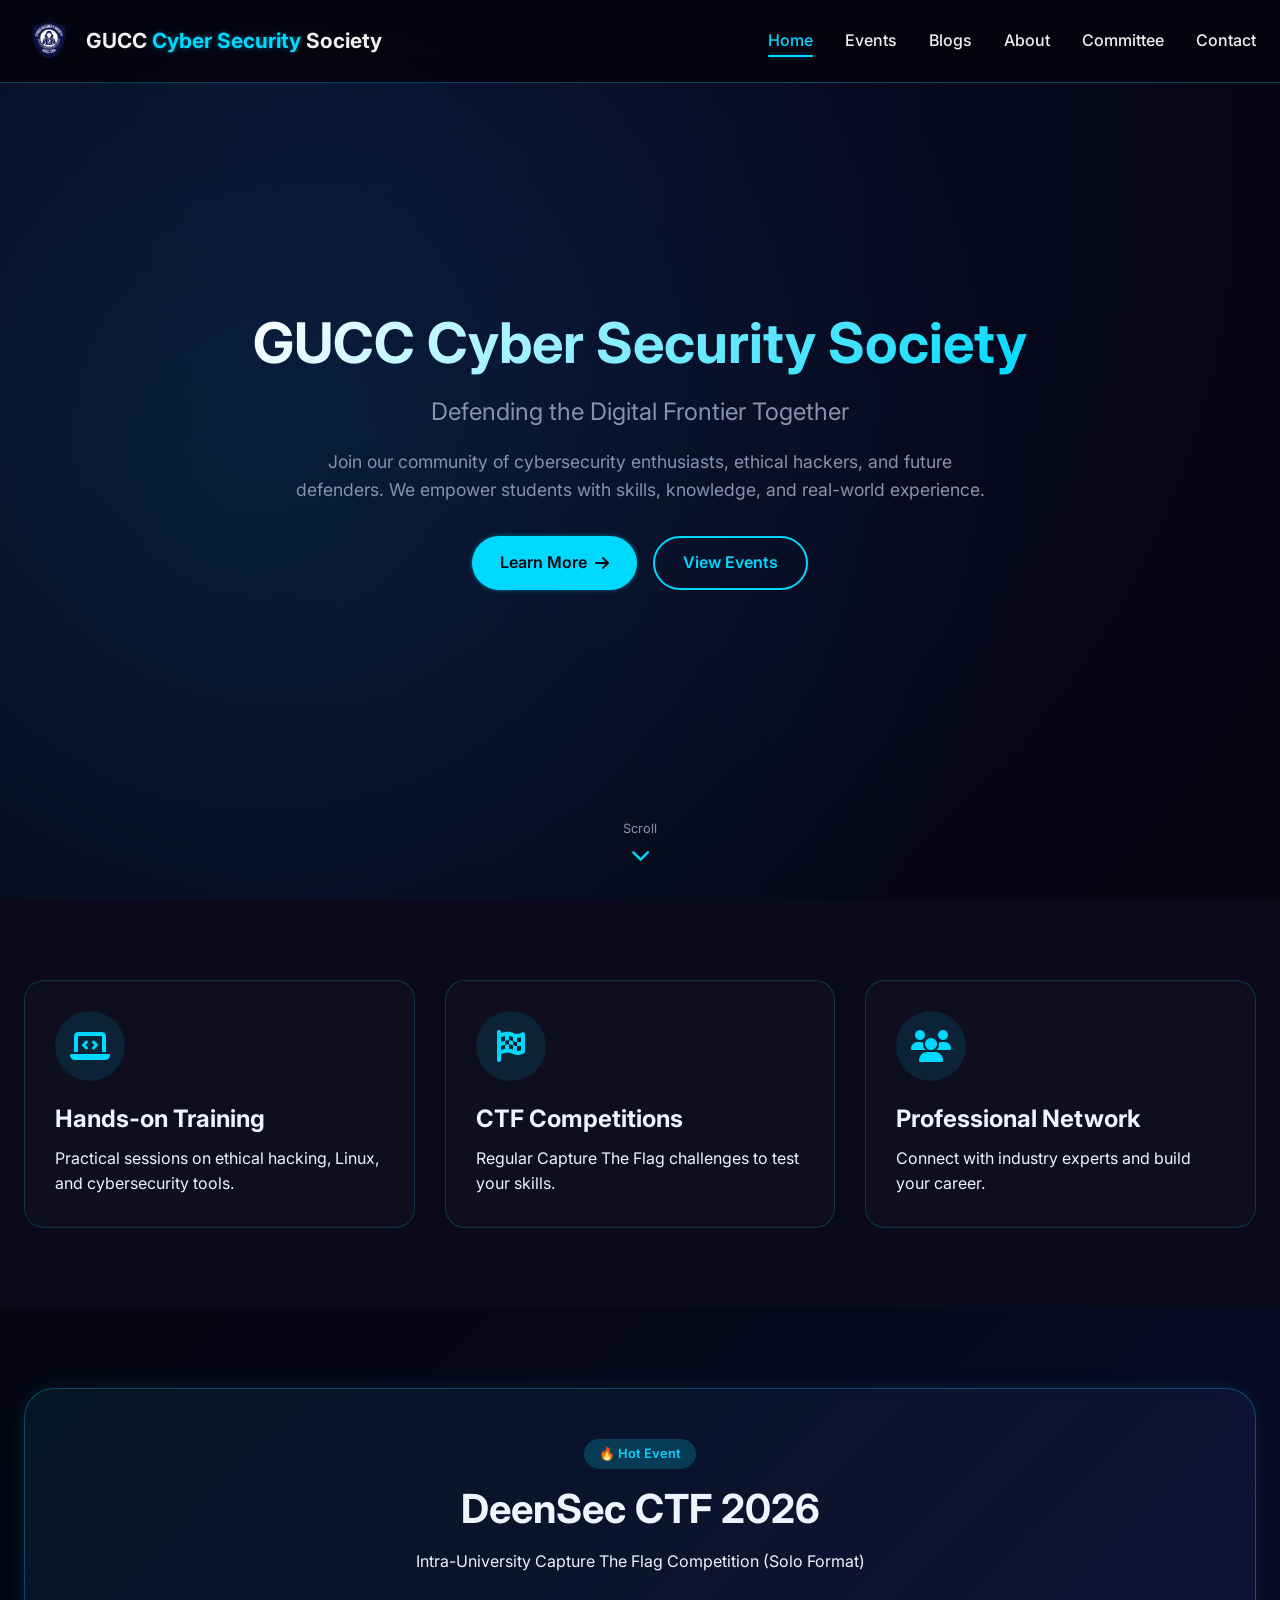
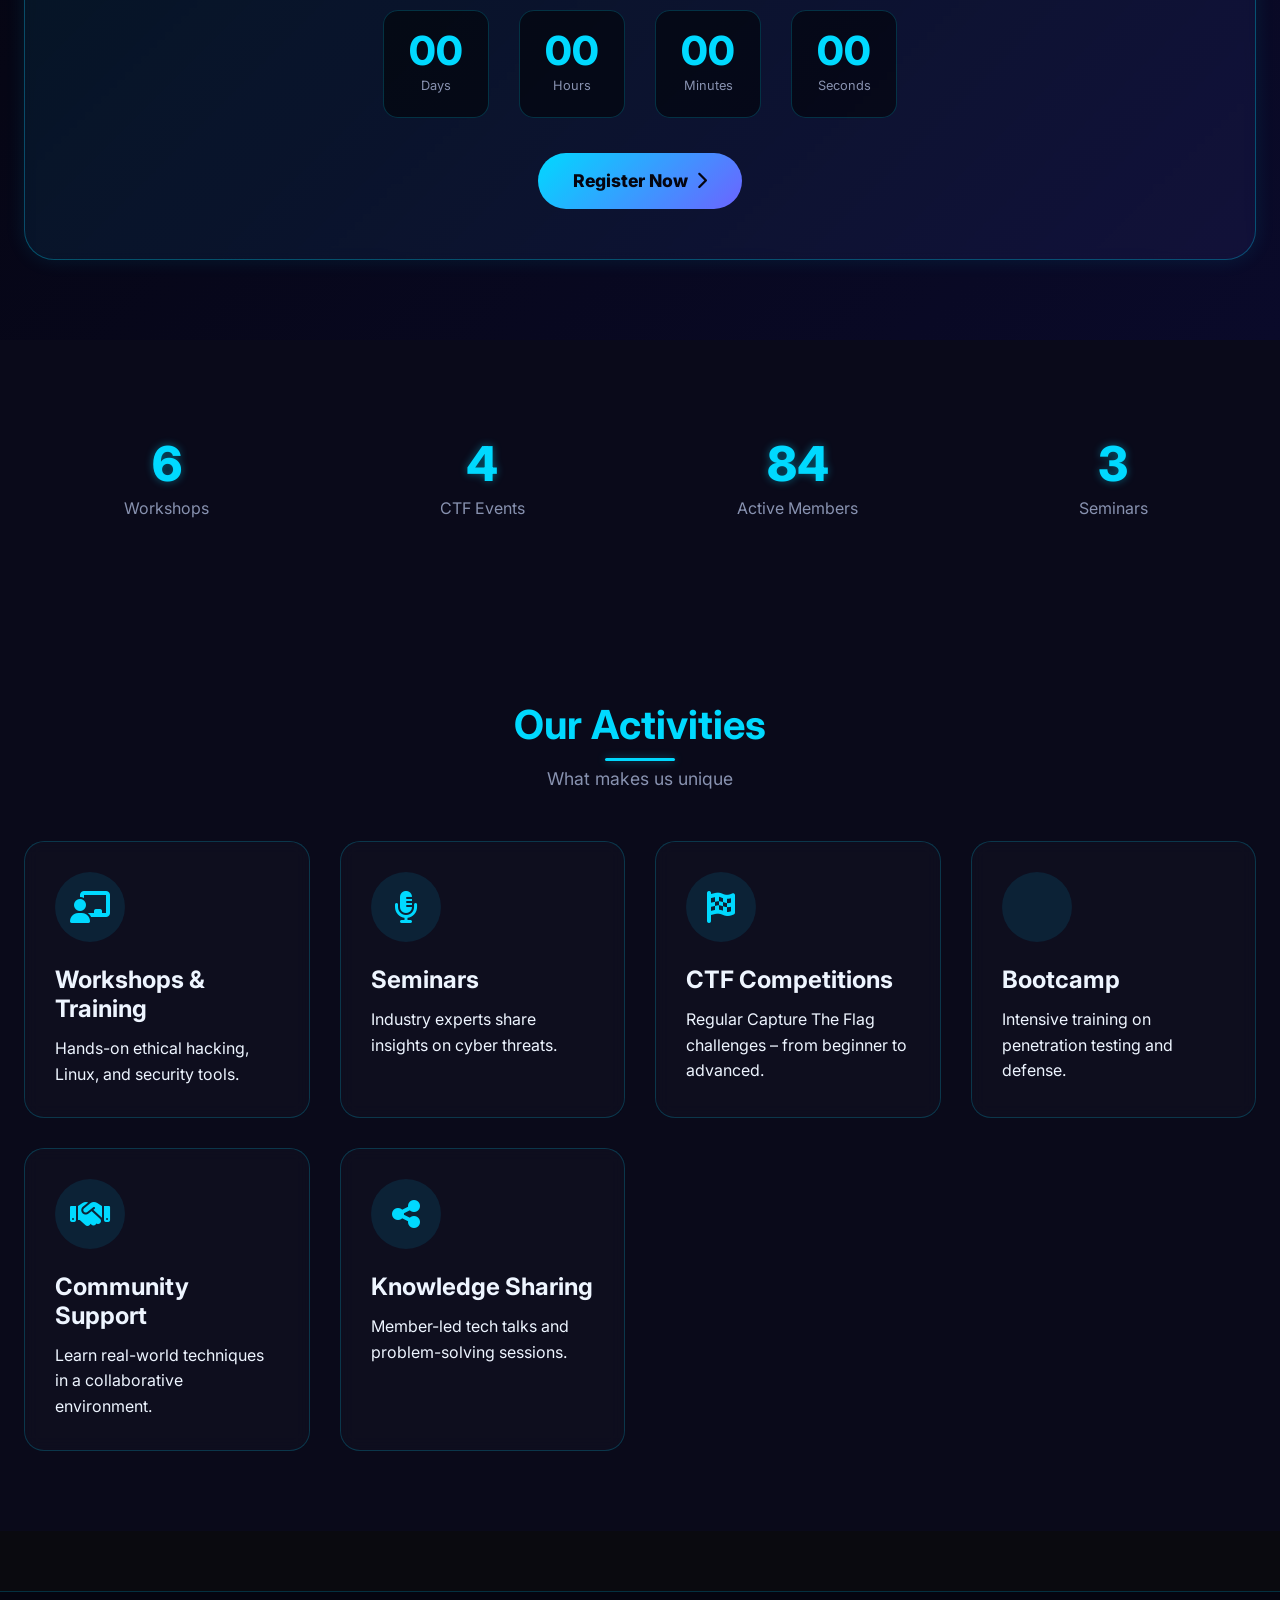
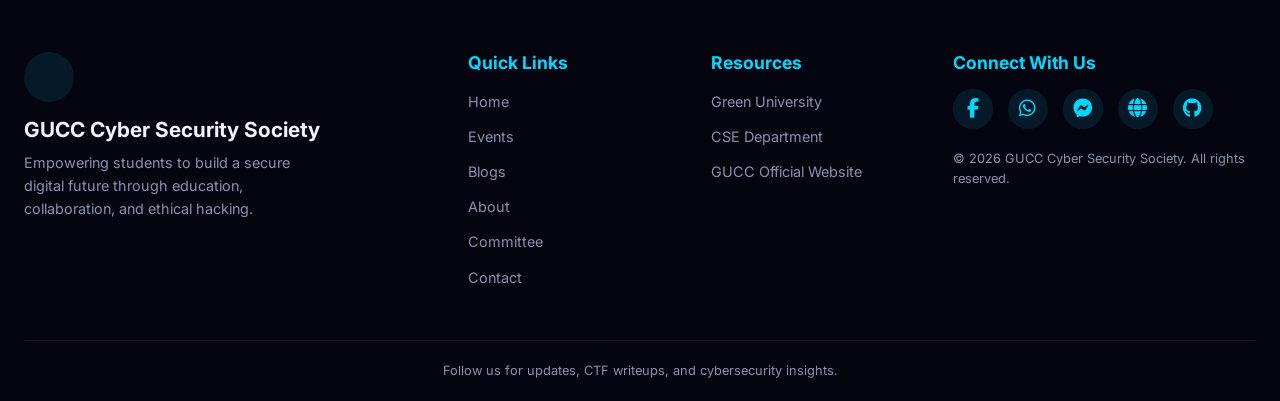
==== index.html @ 8acc8145 "Add files via upload" ====
<!DOCTYPE html>
<html lang="en">
<head>
    <meta charset="UTF-8">
    <meta name="viewport" content="width=device-width, initial-scale=1.0, viewport-fit=cover">
    <meta name="description" content="GUCC Cyber Security Society – Home of cybersecurity enthusiasts at Green University. Join us for workshops, CTFs, and community.">
    <meta name="keywords" content="GUCC, cyber security, ethical hacking, CTF, Green University">
    <meta name="author" content="GUCC Cyber Security Society">
    <title>GUCC Cyber Security Society | Home</title>
    <link rel="stylesheet" href="style.css">
    <link rel="stylesheet" href="https://cdnjs.cloudflare.com/ajax/libs/font-awesome/6.5.1/css/all.min.css">
    <link href="https://fonts.googleapis.com/css2?family=Inter:opsz,wght@14..32,300;400;500;600;700;800&display=swap" rel="stylesheet">
</head>
<body id="index">

    <!-- ==================== DYNAMIC COMPONENT PLACEHOLDERS ==================== -->
    <div id="navbar-placeholder"></div>
    <div id="page-header-placeholder" style="display: none;"></div> <!-- Hidden on homepage -->
    <div id="event-banner-placeholder" style="display: none;"></div> <!-- Hidden on homepage -->

    <!-- ==================== HERO SECTION ==================== -->
    <section class="hero">
        <div class="hero-overlay"></div>
        <div class="hero-content">
            <h1 class="hero-title">GUCC Cyber Security Society</h1>
            <p class="hero-subtitle">Defending the Digital Frontier Together</p>
            <p class="hero-description">Join our community of cybersecurity enthusiasts, ethical hackers, and future defenders. We empower students with skills, knowledge, and real-world experience.</p>
            <div class="hero-buttons">
                <a href="about.html" class="btn btn-primary">Learn More <i class="fas fa-arrow-right"></i></a>
                <a href="events.html" class="btn btn-outline">View Events</a>
            </div>
        </div>
        <div class="hero-scroll">
            <span>Scroll</span>
            <i class="fas fa-chevron-down"></i>
        </div>
    </section>

    <!-- ==================== FEATURES SECTION (Dynamic) ==================== -->
    <section class="features">
        <div class="container">
            <div class="features-grid" id="featuresGrid"></div>
        </div>
    </section>

    <!-- ==================== COUNTDOWN PROMO SECTION ==================== -->
    <section class="ctf-promo">
        <div class="container">
            <div class="ctf-promo-card">
                <span class="ctf-badge">🔥 Hot Event</span>
                <h2>DeenSec CTF 2026</h2>
                <p>Intra-University Capture The Flag Competition (Solo Format)</p>
                <div class="countdown-wrapper">
                    <div class="countdown-item"><span class="countdown-number" id="days">00</span><span class="countdown-label">Days</span></div>
                    <div class="countdown-item"><span class="countdown-number" id="hours">00</span><span class="countdown-label">Hours</span></div>
                    <div class="countdown-item"><span class="countdown-number" id="minutes">00</span><span class="countdown-label">Minutes</span></div>
                    <div class="countdown-item"><span class="countdown-number" id="seconds">00</span><span class="countdown-label">Seconds</span></div>
                </div>
                <a href="contact.html" class="btn btn-register">Register Now <i class="fas fa-chevron-right"></i></a>
            </div>
        </div>
    </section>

    <!-- ==================== STATS SECTION (Dynamic) ==================== -->
    <section class="stats">
        <div class="container">
            <div class="stats-grid" id="statsGrid"></div>
        </div>
    </section>

    <!-- ==================== ACTIVITIES SECTION (Dynamic) ==================== -->
    <section class="activities">
        <div class="container">
            <div class="section-header">
                <h2>Our Activities</h2>
                <p>What makes us unique</p>
            </div>
            <div class="activities-grid" id="activitiesGrid"></div>
        </div>
    </section>

    <!-- ==================== FOOTER PLACEHOLDER ==================== -->
    <div id="footer-placeholder"></div>

    <!-- Scripts -->
    <script src="data.js"></script>
    <script src="script.js"></script>
</body>
</html>
---- style.css ----
/* ==================== GOOGLE FONTS & RESET ==================== */
@import url('https://fonts.googleapis.com/css2?family=Inter:opsz,wght@14..32,300;14..32,400;14..32,500;14..32,600;14..32,700;14..32,800&display=swap');

* {
    margin: 0;
    padding: 0;
    box-sizing: border-box;
}

body {
    font-family: 'Inter', sans-serif;
    background: #0a0a0f;
    color: #eef5ff;
    line-height: 1.6;
    overflow-x: hidden;
    position: relative;
}

/* ==================== HACKER GRID BACKGROUND ==================== */
body::before {
    content: "";
    position: fixed;
    top: 0;
    left: 0;
    width: 100%;
    height: 100%;
    background-image: 
        linear-gradient(rgba(0, 217, 255, 0.03) 1px, transparent 1px),
        linear-gradient(90deg, rgba(0, 217, 255, 0.03) 1px, transparent 1px);
    background-size: 40px 40px;
    pointer-events: none;
    z-index: -2;
}

/* Scanline effect */
body::after {
    content: "";
    position: fixed;
    top: 0;
    left: 0;
    width: 100%;
    height: 100%;
    background: repeating-linear-gradient(
        0deg,
        rgba(0, 0, 0, 0.15) 0px,
        rgba(0, 0, 0, 0.15) 2px,
        transparent 2px,
        transparent 6px
    );
    pointer-events: none;
    z-index: -1;
}

.container {
    max-width: 1280px;
    margin: 0 auto;
    padding: 0 24px;
}

/* ==================== CSS VARIABLES ==================== */
:root {
    --primary: #00d9ff;
    --primary-dark: #0099cc;
    --primary-glow: rgba(0, 217, 255, 0.4);
    --secondary: #6c63ff;
    --dark: #0a0a1a;
    --darker: #050510;
    --light: #f0f0f0;
    --gray: #8892b0;
    --card-bg: rgba(17, 17, 34, 0.7);
    --card-border: rgba(0, 217, 255, 0.2);
    --transition: all 0.3s ease;
    --shadow: 0 10px 30px -15px rgba(0, 0, 0, 0.5);
    --border-glow: 0 0 15px rgba(0, 217, 255, 0.2);
    --glitch-offset: 2px;
}

/* ==================== TYPOGRAPHY ==================== */
h1, h2, h3, h4 {
    font-weight: 700;
    line-height: 1.2;
}

h1 {
    font-size: 3.5rem;
}

h2 {
    font-size: 2.5rem;
    margin-bottom: 1rem;
}

h3 {
    font-size: 1.5rem;
    margin-bottom: 0.75rem;
}

.section-header {
    text-align: center;
    margin-bottom: 3rem;
}

.section-header h2 {
    color: var(--primary);
    position: relative;
    display: inline-block;
}

.section-header h2::after {
    content: '';
    position: absolute;
    bottom: -12px;
    left: 50%;
    transform: translateX(-50%);
    width: 70px;
    height: 3px;
    background: var(--primary);
    border-radius: 2px;
    box-shadow: 0 0 8px var(--primary-glow);
}

.section-header p {
    color: var(--gray);
    font-size: 1.1rem;
    max-width: 700px;
    margin: 0 auto;
}

/* ==================== GLITCH TEXT EFFECT ==================== */
.glitch-text {
    position: relative;
    animation: glitch-skew 3s infinite linear alternate-reverse;
}

.glitch-text .glitch-layer {
    position: absolute;
    top: 0;
    left: 0;
    width: 100%;
    height: 100%;
    opacity: 0.8;
}

.glitch-text .glitch-layer:nth-child(1) {
    color: var(--primary);
    z-index: -1;
    clip-path: polygon(0% 0%, 100% 0%, 100% 45%, 0% 45%);
    transform: translate(-2px, -2px);
    animation: glitch-shift 2s infinite;
}

.glitch-text .glitch-layer:nth-child(2) {
    color: #ff00c1;
    z-index: -2;
    clip-path: polygon(0% 55%, 100% 55%, 100% 100%, 0% 100%);
    transform: translate(2px, 2px);
    animation: glitch-shift 2.5s infinite reverse;
}

@keyframes glitch-skew {
    0% { transform: skew(0deg); }
    20% { transform: skew(0deg); }
    21% { transform: skew(1deg); }
    22% { transform: skew(0deg); }
    100% { transform: skew(0deg); }
}

@keyframes glitch-shift {
    0% { transform: translate(0); }
    20% { transform: translate(-2px, 2px); }
    40% { transform: translate(2px, -2px); }
    60% { transform: translate(-1px, 1px); }
    80% { transform: translate(1px, -1px); }
    100% { transform: translate(0); }
}

/* ==================== BUTTONS ==================== */
.btn {
    display: inline-flex;
    align-items: center;
    gap: 8px;
    padding: 12px 28px;
    border-radius: 40px;
    text-decoration: none;
    font-weight: 600;
    transition: var(--transition);
    cursor: pointer;
    border: none;
    font-size: 1rem;
    background: transparent;
}

.btn-primary {
    background: var(--primary);
    color: var(--darker);
    box-shadow: 0 0 5px var(--primary-glow);
}

.btn-primary:hover {
    background: var(--primary-dark);
    transform: translateY(-3px);
    box-shadow: 0 10px 20px rgba(0, 217, 255, 0.4);
}

.btn-outline {
    border: 2px solid var(--primary);
    background: transparent;
    color: var(--primary);
}

.btn-outline:hover {
    background: var(--primary);
    color: var(--darker);
    transform: translateY(-3px);
    box-shadow: 0 0 10px var(--primary-glow);
}

.btn-register {
    background: linear-gradient(135deg, var(--primary), var(--secondary));
    color: var(--darker);
    padding: 14px 35px;
    font-size: 1.1rem;
    font-weight: 800;
}

.btn-register:hover {
    transform: translateY(-3px);
    box-shadow: 0 0 20px var(--primary-glow);
}

.btn-glow {
    background: linear-gradient(135deg, var(--primary), var(--secondary));
    color: var(--darker);
    border: none;
    box-shadow: 0 0 10px var(--primary-glow);
}

.btn-glow:hover {
    transform: translateY(-2px);
    box-shadow: 0 0 20px var(--primary-glow);
}

/* ==================== NAVBAR ==================== */
.navbar {
    position: fixed;
    top: 0;
    width: 100%;
    background: rgba(5, 5, 16, 0.95);
    backdrop-filter: blur(12px);
    z-index: 1000;
    border-bottom: 1px solid rgba(0, 217, 255, 0.3);
    transition: var(--transition);
}

.nav-container {
    max-width: 1280px;
    margin: 0 auto;
    padding: 1rem 24px;
    display: flex;
    justify-content: space-between;
    align-items: center;
}

.logo {
    display: flex;
    align-items: center;
    gap: 12px;
}

.logo-img {
    height: 50px;
    width: auto;
}

.logo-text {
    font-size: 1.3rem;
    font-weight: 700;
    color: var(--light);
}

.logo-highlight {
    color: var(--primary);
    text-shadow: 0 0 5px var(--primary-glow);
}

.nav-menu {
    display: flex;
    gap: 2rem;
    list-style: none;
}

.nav-link {
    color: var(--light);
    text-decoration: none;
    font-weight: 500;
    transition: var(--transition);
    position: relative;
    padding: 5px 0;
}

.nav-link:hover {
    color: var(--primary);
    text-shadow: 0 0 5px var(--primary-glow);
}

.nav-link.active {
    color: var(--primary);
}

.nav-link.active::after {
    content: '';
    position: absolute;
    bottom: -2px;
    left: 0;
    width: 100%;
    height: 2px;
    background: var(--primary);
    box-shadow: 0 0 5px var(--primary-glow);
    border-radius: 2px;
}

.nav-toggle {
    display: none;
    background: none;
    border: none;
    font-size: 1.5rem;
    cursor: pointer;
    color: var(--light);
    transition: var(--transition);
}

.nav-toggle:hover {
    color: var(--primary);
}

/* ==================== PAGE HEADER ==================== */
.page-header {
    padding: 140px 0 70px;
    background: radial-gradient(circle at 20% 30%, rgba(0, 217, 255, 0.08), transparent 70%);
    text-align: center;
    border-bottom: 1px solid rgba(0, 217, 255, 0.2);
    position: relative;
}

.page-header-content {
    position: relative;
}

.header-decor {
    position: absolute;
    top: 0;
    font-size: 1rem;
    font-family: monospace;
    color: var(--primary);
    opacity: 0.6;
}

.header-decor.left {
    left: 0;
    top: -20px;
}

.header-decor.right {
    right: 0;
    bottom: -20px;
    top: auto;
}

.bracket {
    color: var(--primary);
}

.tag {
    color: var(--gray);
}

.title-underline {
    width: 100px;
    height: 3px;
    background: var(--primary);
    margin: 20px auto;
    border-radius: 2px;
    box-shadow: 0 0 10px var(--primary-glow);
    animation: pulse-width 2s infinite;
}

@keyframes pulse-width {
    0%, 100% { width: 100px; opacity: 0.6; }
    50% { width: 140px; opacity: 1; }
}

.page-subtitle {
    color: var(--gray);
    font-size: 1.1rem;
    max-width: 650px;
    margin: 0 auto;
}

/* ==================== EVENT BANNER ==================== */
.event-banner {
    margin-top: 30px;
    padding: 20px 0;
    background: rgba(0, 217, 255, 0.03);
    border-bottom: 1px solid rgba(0, 217, 255, 0.2);
}

.banner-content {
    display: flex;
    align-items: center;
    justify-content: space-between;
    flex-wrap: wrap;
    gap: 20px;
    background: var(--card-bg);
    backdrop-filter: blur(10px);
    border-radius: 20px;
    padding: 25px 30px;
    border: 1px solid var(--card-border);
    transition: var(--transition);
}

.banner-content:hover {
    border-color: var(--primary);
    box-shadow: 0 0 20px rgba(0, 217, 255, 0.2);
}

.banner-status {
    display: flex;
    align-items: center;
    gap: 10px;
    background: rgba(0, 0, 0, 0.5);
    padding: 6px 16px;
    border-radius: 30px;
    border: 1px solid var(--primary);
}

.status-dot {
    width: 10px;
    height: 10px;
    background: var(--primary);
    border-radius: 50%;
    animation: pulse-dot 1.5s infinite;
    box-shadow: 0 0 5px var(--primary);
}

@keyframes pulse-dot {
    0%, 100% { opacity: 0.4; transform: scale(0.8); }
    50% { opacity: 1; transform: scale(1.2); }
}

.status-text {
    font-weight: 600;
    color: var(--primary);
    text-transform: uppercase;
    font-size: 0.8rem;
}

.banner-event-info h2 {
    margin: 0 0 8px 0;
    font-size: 1.6rem;
}

.banner-meta {
    display: flex;
    gap: 20px;
    font-size: 0.9rem;
    color: var(--gray);
}

.banner-meta i {
    color: var(--primary);
    margin-right: 5px;
}

/* ==================== HERO SECTION (homepage) ==================== */
.hero {
    min-height: 100vh;
    display: flex;
    flex-direction: column;
    justify-content: center;
    align-items: center;
    position: relative;
    background: radial-gradient(circle at 30% 20%, #0a0a2a, var(--darker));
    overflow: hidden;
}

.hero-overlay {
    position: absolute;
    top: 0;
    left: 0;
    width: 100%;
    height: 100%;
    background: radial-gradient(circle at 20% 50%, rgba(0,217,255,0.1) 0%, transparent 70%);
}

.hero-content {
    text-align: center;
    z-index: 2;
    max-width: 850px;
    padding: 0 20px;
}

.hero-title {
    font-size: 3.5rem;
    background: linear-gradient(135deg, #fff 0%, var(--primary) 100%);
    -webkit-background-clip: text;
    background-clip: text;
    color: transparent;
    margin-bottom: 1rem;
}

.hero-subtitle {
    font-size: 1.5rem;
    color: var(--gray);
    margin-bottom: 1rem;
}

.hero-description {
    font-size: 1.1rem;
    color: var(--gray);
    margin-bottom: 2rem;
    max-width: 700px;
    margin-left: auto;
    margin-right: auto;
}

.hero-buttons {
    display: flex;
    gap: 1rem;
    justify-content: center;
    flex-wrap: wrap;
}

.hero-scroll {
    position: absolute;
    bottom: 30px;
    text-align: center;
    animation: bounce 2s infinite;
    cursor: pointer;
    z-index: 2;
}

.hero-scroll span {
    display: block;
    font-size: 0.8rem;
    color: var(--gray);
    margin-bottom: 5px;
}

.hero-scroll i {
    color: var(--primary);
    font-size: 1.2rem;
}

@keyframes bounce {
    0%, 100% { transform: translateY(0); }
    50% { transform: translateY(10px); }
}

/* ==================== FEATURES, STATS, ACTIVITIES CARDS ==================== */
.features, .stats, .activities {
    padding: 80px 0;
    background: var(--dark);
}

.features-grid, .stats-grid, .activities-grid, .events-grid, .blogs-grid, .committee-grid {
    display: grid;
    grid-template-columns: repeat(auto-fit, minmax(280px, 1fr));
    gap: 30px;
}

.feature-card, .activity-card, .member-card, .blog-card, .event-card {
    background: var(--card-bg);
    backdrop-filter: blur(8px);
    border-radius: 20px;
    padding: 30px;
    transition: var(--transition);
    border: 1px solid var(--card-border);
}

.feature-card:hover, .activity-card:hover, .member-card:hover, .blog-card:hover, .event-card:hover {
    transform: translateY(-8px);
    border-color: var(--primary);
    box-shadow: 0 0 20px rgba(0, 217, 255, 0.2);
}

.feature-icon, .activity-icon, .member-image {
    width: 70px;
    height: 70px;
    background: rgba(0, 217, 255, 0.1);
    border-radius: 50%;
    display: flex;
    align-items: center;
    justify-content: center;
    margin-bottom: 1.5rem;
}

.feature-icon i, .activity-icon i, .member-image i {
    font-size: 2rem;
    color: var(--primary);
}

.stat-card {
    text-align: center;
    padding: 20px;
}

.stat-number {
    font-size: 3rem;
    font-weight: 800;
    color: var(--primary);
    display: block;
    line-height: 1;
    text-shadow: 0 0 8px var(--primary-glow);
}

.stat-label {
    color: var(--gray);
    font-size: 1rem;
    margin-top: 8px;
    display: block;
}

/* ==================== COUNTDOWN PROMO ==================== */
.ctf-promo {
    padding: 80px 0;
    background: linear-gradient(135deg, var(--darker), #0a0a2a);
}

.ctf-promo-card {
    background: linear-gradient(135deg, rgba(0, 217, 255, 0.08), rgba(108, 99, 255, 0.08));
    border-radius: 30px;
    padding: 50px 30px;
    text-align: center;
    border: 1px solid rgba(0, 217, 255, 0.3);
    backdrop-filter: blur(5px);
    box-shadow: 0 0 20px rgba(0, 217, 255, 0.1);
}

.ctf-badge {
    display: inline-block;
    background: rgba(0, 217, 255, 0.2);
    color: var(--primary);
    padding: 5px 15px;
    border-radius: 30px;
    font-size: 0.8rem;
    font-weight: 600;
    margin-bottom: 1rem;
}

.countdown-wrapper {
    display: flex;
    justify-content: center;
    gap: 30px;
    margin: 35px 0;
    flex-wrap: wrap;
}

.countdown-item {
    background: rgba(0, 0, 0, 0.5);
    padding: 20px 25px;
    border-radius: 15px;
    min-width: 100px;
    border: 1px solid rgba(0, 217, 255, 0.2);
}

.countdown-number {
    font-size: 2.5rem;
    font-weight: 800;
    color: var(--primary);
    display: block;
    line-height: 1;
}

.countdown-label {
    font-size: 0.8rem;
    color: var(--gray);
    margin-top: 5px;
    display: block;
}

/* ==================== BLOG CARDS ==================== */
.blog-image {
    width: 100%;
    height: 200px;
    overflow: hidden;
    border-radius: 16px 16px 0 0;
}

.blog-image img {
    width: 100%;
    height: 100%;
    object-fit: cover;
    transition: var(--transition);
}

.blog-card:hover .blog-image img {
    transform: scale(1.05);
}

.blog-content {
    padding: 20px;
}

.blog-category {
    font-size: 0.7rem;
    color: var(--primary);
    text-transform: uppercase;
    letter-spacing: 1px;
    font-weight: 600;
}

/* ==================== ABOUT PAGE ==================== */
.about-grid {
    display: grid;
    grid-template-columns: 1fr 1fr;
    gap: 50px;
    align-items: center;
    margin-bottom: 60px;
}

.about-list {
    list-style: none;
    margin: 1.5rem 0;
    display: grid;
    grid-template-columns: 1fr 1fr;
    gap: 12px;
}

.about-list li {
    display: flex;
    align-items: center;
    gap: 10px;
    font-size: 0.95rem;
}

.about-list li i {
    color: var(--primary);
}

.about-image img {
    width: 100%;
    border-radius: 20px;
    box-shadow: var(--shadow);
}

/* ==================== COMMITTEE GROUPS ==================== */
.committee-group {
    margin-bottom: 60px;
}

.group-title {
    font-size: 1.5rem;
    margin-bottom: 1.5rem;
    display: flex;
    align-items: center;
    gap: 10px;
    color: var(--primary);
    border-left: 3px solid var(--primary);
    padding-left: 15px;
}

.member-card {
    text-align: center;
}

.member-role {
    color: var(--primary);
    font-weight: 600;
    font-size: 0.9rem;
}

.member-dept {
    color: var(--gray);
    font-size: 0.8rem;
    margin-top: 0.3rem;
}

/* ==================== CONTACT PAGE ==================== */
.contact-grid {
    display: grid;
    grid-template-columns: 1fr 1fr;
    gap: 50px;
    margin-bottom: 60px;
}

.contact-card {
    display: flex;
    flex-direction: column;
    align-items: center;
    text-align: center;
    padding: 25px;
    background: var(--card-bg);
    border-radius: 20px;
    border: 1px solid var(--card-border);
    margin-bottom: 25px;
}

.contact-card i {
    font-size: 2rem;
    color: var(--primary);
    margin-bottom: 1rem;
}

.contact-form {
    background: var(--card-bg);
    padding: 35px;
    border-radius: 20px;
    border: 1px solid var(--card-border);
}

.form-group {
    margin-bottom: 20px;
}

.form-group input, .form-group textarea {
    width: 100%;
    padding: 14px 18px;
    background: rgba(255, 255, 255, 0.05);
    border: 1px solid rgba(0, 217, 255, 0.2);
    border-radius: 12px;
    color: var(--light);
    font-family: inherit;
    font-size: 1rem;
    transition: var(--transition);
}

.form-group input:focus, .form-group textarea:focus {
    outline: none;
    border-color: var(--primary);
    box-shadow: 0 0 8px rgba(0, 217, 255, 0.3);
}

.faq-grid {
    display: grid;
    grid-template-columns: repeat(auto-fit, minmax(300px, 1fr));
    gap: 30px;
    margin-top: 40px;
}

/* ==================== FOOTER ==================== */
.footer {
    background: var(--darker);
    padding: 60px 0 20px;
    border-top: 1px solid rgba(0, 217, 255, 0.2);
    margin-top: 60px;
}

.footer-content {
    display: grid;
    grid-template-columns: 2fr 1fr 1fr 1.5fr;
    gap: 40px;
    margin-bottom: 40px;
}

.footer-logo .logo-icon {
    width: 50px;
    height: 50px;
    background: rgba(0, 217, 255, 0.1);
    border-radius: 50%;
    display: flex;
    align-items: center;
    justify-content: center;
    margin-bottom: 1rem;
}

.footer-logo .logo-icon i {
    font-size: 1.5rem;
    color: var(--primary);
}

.footer-logo h3 {
    font-size: 1.3rem;
    margin-bottom: 0.5rem;
}

.footer-logo p {
    color: var(--gray);
    font-size: 0.9rem;
    max-width: 300px;
}

.footer-links h4 {
    margin-bottom: 1rem;
    color: var(--primary);
    font-size: 1.1rem;
}

.footer-links ul {
    list-style: none;
}

.footer-links li {
    margin-bottom: 0.6rem;
}

.footer-links a {
    color: var(--gray);
    text-decoration: none;
    transition: var(--transition);
    font-size: 0.9rem;
}

.footer-links a:hover {
    color: var(--primary);
    padding-left: 5px;
}

.social-links {
    display: flex;
    gap: 15px;
    flex-wrap: wrap;
    margin-bottom: 20px;
}

.social-links a {
    width: 40px;
    height: 40px;
    background: rgba(0, 217, 255, 0.1);
    border-radius: 50%;
    display: inline-flex;
    align-items: center;
    justify-content: center;
    color: var(--primary);
    font-size: 1.2rem;
    transition: var(--transition);
}

.social-links a:hover {
    background: var(--primary);
    color: var(--darker);
    transform: translateY(-3px);
    box-shadow: 0 0 10px var(--primary-glow);
}

.copyright {
    font-size: 0.8rem;
    color: var(--gray);
    margin-top: 20px;
}

.footer-bottom {
    text-align: center;
    padding-top: 20px;
    border-top: 1px solid rgba(0, 217, 255, 0.1);
    color: var(--gray);
    font-size: 0.8rem;
}

/* ==================== ANIMATIONS ==================== */
@keyframes fadeInUp {
    from {
        opacity: 0;
        transform: translateY(30px);
    }
    to {
        opacity: 1;
        transform: translateY(0);
    }
}

.fade-in-up {
    animation: fadeInUp 0.6s ease forwards;
}

/* ==================== RESPONSIVE DESIGN ==================== */
@media (max-width: 1024px) {
    h1 { font-size: 3rem; }
    h2 { font-size: 2rem; }
    .hero-title { font-size: 2.8rem; }
    .footer-content {
        grid-template-columns: 1fr 1fr;
        gap: 30px;
    }
}

@media (max-width: 768px) {
    h1 { font-size: 2.2rem; }
    h2 { font-size: 1.8rem; }
    .hero-title { font-size: 2rem; }
    .hero-subtitle { font-size: 1.2rem; }
    
    .nav-toggle {
        display: block;
    }
    
    .nav-menu {
        position: fixed;
        top: 70px;
        left: -100%;
        width: 100%;
        height: calc(100vh - 70px);
        background: var(--darker);
        backdrop-filter: blur(20px);
        flex-direction: column;
        align-items: center;
        justify-content: center;
        transition: 0.3s ease;
        gap: 2rem;
        z-index: 999;
    }
    
    .nav-menu.active {
        left: 0;
    }
    
    .about-grid, .contact-grid {
        grid-template-columns: 1fr;
    }
    
    .footer-content {
        grid-template-columns: 1fr;
        text-align: center;
    }
    
    .footer-logo p {
        margin: 0 auto;
    }
    
    .countdown-wrapper {
        gap: 15px;
    }
    
    .countdown-item {
        min-width: 70px;
        padding: 12px;
    }
    
    .countdown-number {
        font-size: 1.5rem;
    }
    
    .banner-content {
        flex-direction: column;
        text-align: center;
    }
    
    .banner-meta {
        flex-direction: column;
        gap: 8px;
    }
    
    .hero-buttons {
        flex-direction: column;
        align-items: center;
    }
    
    .btn {
        width: 200px;
        justify-content: center;
    }
}

@media (max-width: 480px) {
    .container {
        padding: 0 16px;
    }
    
    .feature-card, .activity-card, .member-card {
        padding: 20px;
    }
    
    .ctf-promo-card {
        padding: 30px 20px;
    }
}
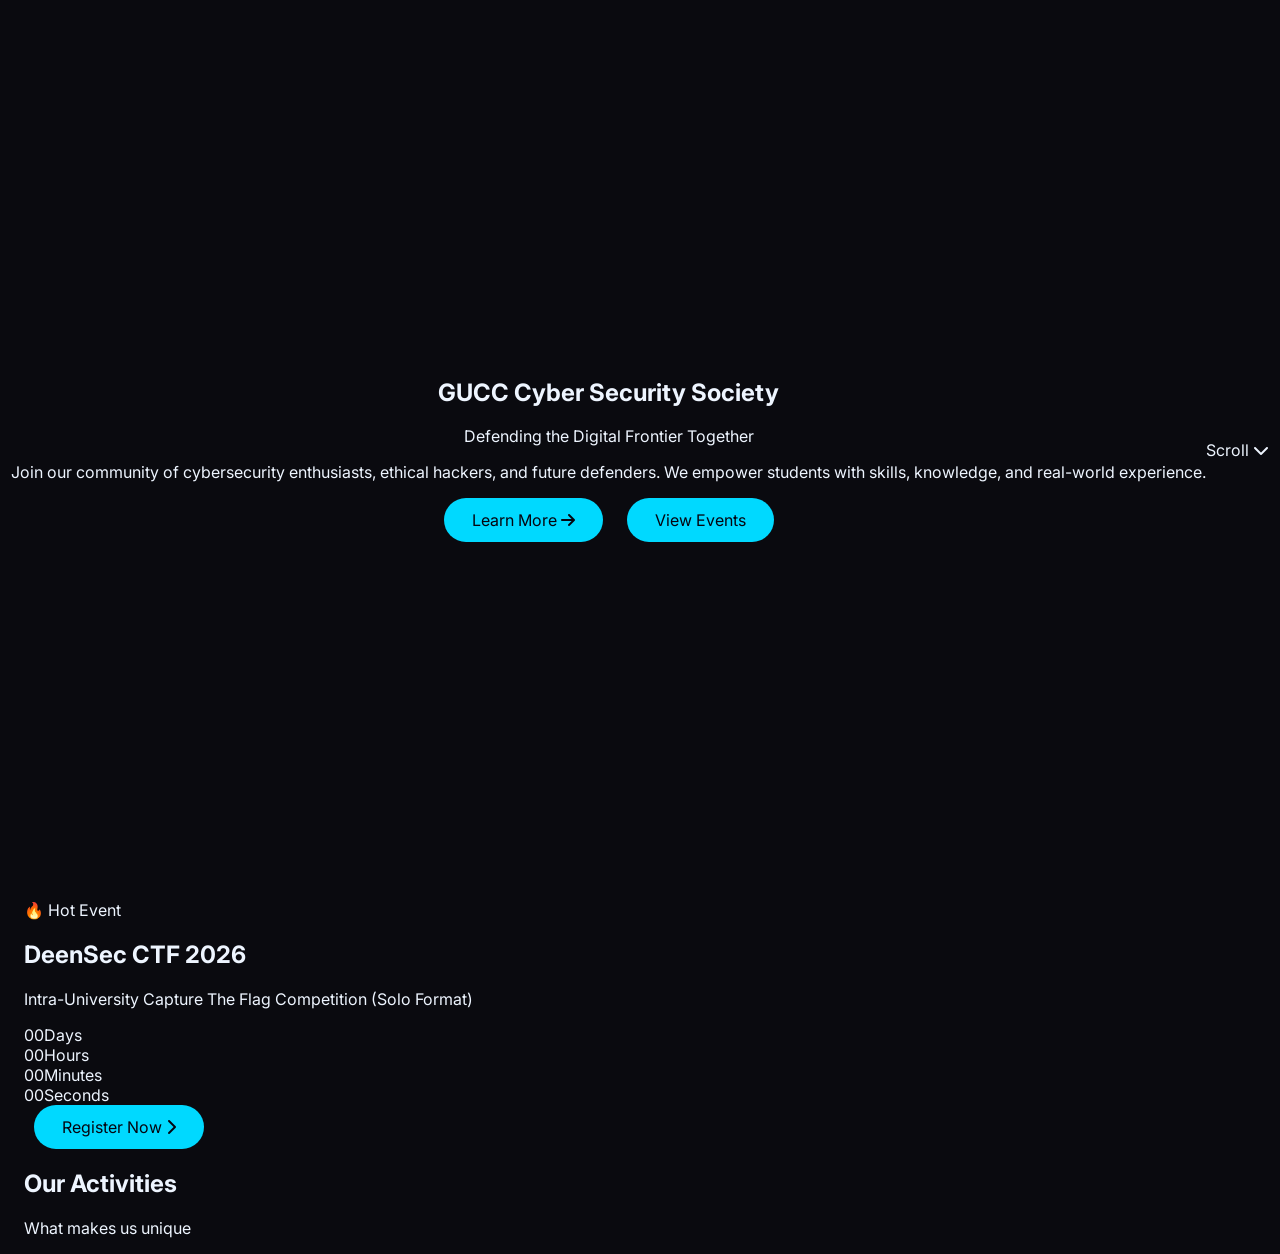
==== commit fb63d47b: "Update index.html" ====
--- a/index.html
+++ b/index.html
@@ -10,19 +10,28 @@
     <link rel="stylesheet" href="style.css">
     <link rel="stylesheet" href="https://cdnjs.cloudflare.com/ajax/libs/font-awesome/6.5.1/css/all.min.css">
     <link href="https://fonts.googleapis.com/css2?family=Inter:opsz,wght@14..32,300;400;500;600;700;800&display=swap" rel="stylesheet">
+    <!-- Fallback inline style in case style.css fails to load -->
+    <style>
+        /* Emergency fallback – ensures page is not just white text */
+        body { background: #0a0a0f; color: #eef5ff; font-family: 'Inter', sans-serif; margin:0; padding:0; }
+        .container { max-width: 1280px; margin: 0 auto; padding: 0 24px; }
+        .navbar, .footer { background: #050510; padding: 1rem; text-align: center; }
+        .hero { min-height: 100vh; display: flex; align-items: center; justify-content: center; text-align: center; }
+        .btn { display: inline-block; padding: 12px 28px; background: #00d9ff; color: #050510; border-radius: 40px; text-decoration: none; margin: 0 10px; }
+    </style>
 </head>
 <body id="index">
 
     <!-- ==================== DYNAMIC COMPONENT PLACEHOLDERS ==================== -->
     <div id="navbar-placeholder"></div>
-    <div id="page-header-placeholder" style="display: none;"></div> <!-- Hidden on homepage -->
-    <div id="event-banner-placeholder" style="display: none;"></div> <!-- Hidden on homepage -->
+    <div id="page-header-placeholder" style="display: none;"></div> <!-- hidden on homepage -->
+    <div id="event-banner-placeholder" style="display: none;"></div> <!-- hidden on homepage -->
 
-    <!-- ==================== HERO SECTION ==================== -->
+    <!-- ==================== HERO SECTION (Static but can be moved to data.js later) ==================== -->
     <section class="hero">
         <div class="hero-overlay"></div>
         <div class="hero-content">
-            <h1 class="hero-title">GUCC Cyber Security Society</h1>
+            <h1 class="hero-title glitch-text" data-text="GUCC Cyber Security Society">GUCC Cyber Security Society</h1>
             <p class="hero-subtitle">Defending the Digital Frontier Together</p>
             <p class="hero-description">Join our community of cybersecurity enthusiasts, ethical hackers, and future defenders. We empower students with skills, knowledge, and real-world experience.</p>
             <div class="hero-buttons">
@@ -43,7 +52,7 @@
         </div>
     </section>
 
-    <!-- ==================== COUNTDOWN PROMO SECTION ==================== -->
+    <!-- ==================== COUNTDOWN PROMO SECTION (Static but data from data.js) ==================== -->
     <section class="ctf-promo">
         <div class="container">
             <div class="ctf-promo-card">
@@ -82,8 +91,8 @@
     <!-- ==================== FOOTER PLACEHOLDER ==================== -->
     <div id="footer-placeholder"></div>
 
-    <!-- Scripts -->
+    <!-- Scripts (order matters) -->
     <script src="data.js"></script>
     <script src="script.js"></script>
 </body>
-</html>+</html>
--- a/style.css
+++ b/style.css
@@ -1,1065 +1,135 @@
-/* ==================== GOOGLE FONTS & RESET ==================== */
-@import url('https://fonts.googleapis.com/css2?family=Inter:opsz,wght@14..32,300;14..32,400;14..32,500;14..32,600;14..32,700;14..32,800&display=swap');
-
-* {
-    margin: 0;
-    padding: 0;
-    box-sizing: border-box;
-}
-
-body {
-    font-family: 'Inter', sans-serif;
-    background: #0a0a0f;
-    color: #eef5ff;
-    line-height: 1.6;
-    overflow-x: hidden;
-    position: relative;
-}
-
-/* ==================== HACKER GRID BACKGROUND ==================== */
-body::before {
-    content: "";
-    position: fixed;
-    top: 0;
-    left: 0;
-    width: 100%;
-    height: 100%;
-    background-image: 
-        linear-gradient(rgba(0, 217, 255, 0.03) 1px, transparent 1px),
-        linear-gradient(90deg, rgba(0, 217, 255, 0.03) 1px, transparent 1px);
-    background-size: 40px 40px;
-    pointer-events: none;
-    z-index: -2;
-}
-
-/* Scanline effect */
-body::after {
-    content: "";
-    position: fixed;
-    top: 0;
-    left: 0;
-    width: 100%;
-    height: 100%;
-    background: repeating-linear-gradient(
-        0deg,
-        rgba(0, 0, 0, 0.15) 0px,
-        rgba(0, 0, 0, 0.15) 2px,
-        transparent 2px,
-        transparent 6px
-    );
-    pointer-events: none;
-    z-index: -1;
-}
-
-.container {
-    max-width: 1280px;
-    margin: 0 auto;
-    padding: 0 24px;
-}
-
-/* ==================== CSS VARIABLES ==================== */
-:root {
-    --primary: #00d9ff;
-    --primary-dark: #0099cc;
-    --primary-glow: rgba(0, 217, 255, 0.4);
-    --secondary: #6c63ff;
-    --dark: #0a0a1a;
-    --darker: #050510;
-    --light: #f0f0f0;
-    --gray: #8892b0;
-    --card-bg: rgba(17, 17, 34, 0.7);
-    --card-border: rgba(0, 217, 255, 0.2);
-    --transition: all 0.3s ease;
-    --shadow: 0 10px 30px -15px rgba(0, 0, 0, 0.5);
-    --border-glow: 0 0 15px rgba(0, 217, 255, 0.2);
-    --glitch-offset: 2px;
-}
-
-/* ==================== TYPOGRAPHY ==================== */
-h1, h2, h3, h4 {
-    font-weight: 700;
-    line-height: 1.2;
-}
-
-h1 {
-    font-size: 3.5rem;
-}
-
-h2 {
-    font-size: 2.5rem;
-    margin-bottom: 1rem;
-}
-
-h3 {
-    font-size: 1.5rem;
-    margin-bottom: 0.75rem;
-}
-
-.section-header {
-    text-align: center;
-    margin-bottom: 3rem;
-}
-
-.section-header h2 {
-    color: var(--primary);
-    position: relative;
-    display: inline-block;
-}
-
-.section-header h2::after {
-    content: '';
-    position: absolute;
-    bottom: -12px;
-    left: 50%;
-    transform: translateX(-50%);
-    width: 70px;
-    height: 3px;
-    background: var(--primary);
-    border-radius: 2px;
-    box-shadow: 0 0 8px var(--primary-glow);
-}
-
-.section-header p {
-    color: var(--gray);
-    font-size: 1.1rem;
-    max-width: 700px;
-    margin: 0 auto;
-}
-
-/* ==================== GLITCH TEXT EFFECT ==================== */
-.glitch-text {
-    position: relative;
-    animation: glitch-skew 3s infinite linear alternate-reverse;
-}
-
-.glitch-text .glitch-layer {
-    position: absolute;
-    top: 0;
-    left: 0;
-    width: 100%;
-    height: 100%;
-    opacity: 0.8;
-}
-
-.glitch-text .glitch-layer:nth-child(1) {
-    color: var(--primary);
-    z-index: -1;
-    clip-path: polygon(0% 0%, 100% 0%, 100% 45%, 0% 45%);
-    transform: translate(-2px, -2px);
-    animation: glitch-shift 2s infinite;
-}
-
-.glitch-text .glitch-layer:nth-child(2) {
-    color: #ff00c1;
-    z-index: -2;
-    clip-path: polygon(0% 55%, 100% 55%, 100% 100%, 0% 100%);
-    transform: translate(2px, 2px);
-    animation: glitch-shift 2.5s infinite reverse;
-}
-
-@keyframes glitch-skew {
-    0% { transform: skew(0deg); }
-    20% { transform: skew(0deg); }
-    21% { transform: skew(1deg); }
-    22% { transform: skew(0deg); }
-    100% { transform: skew(0deg); }
-}
-
-@keyframes glitch-shift {
-    0% { transform: translate(0); }
-    20% { transform: translate(-2px, 2px); }
-    40% { transform: translate(2px, -2px); }
-    60% { transform: translate(-1px, 1px); }
-    80% { transform: translate(1px, -1px); }
-    100% { transform: translate(0); }
-}
-
-/* ==================== BUTTONS ==================== */
-.btn {
-    display: inline-flex;
-    align-items: center;
-    gap: 8px;
-    padding: 12px 28px;
-    border-radius: 40px;
-    text-decoration: none;
-    font-weight: 600;
-    transition: var(--transition);
-    cursor: pointer;
-    border: none;
-    font-size: 1rem;
-    background: transparent;
-}
-
-.btn-primary {
-    background: var(--primary);
-    color: var(--darker);
-    box-shadow: 0 0 5px var(--primary-glow);
-}
-
-.btn-primary:hover {
-    background: var(--primary-dark);
-    transform: translateY(-3px);
-    box-shadow: 0 10px 20px rgba(0, 217, 255, 0.4);
-}
-
-.btn-outline {
-    border: 2px solid var(--primary);
-    background: transparent;
-    color: var(--primary);
-}
-
-.btn-outline:hover {
-    background: var(--primary);
-    color: var(--darker);
-    transform: translateY(-3px);
-    box-shadow: 0 0 10px var(--primary-glow);
-}
-
-.btn-register {
-    background: linear-gradient(135deg, var(--primary), var(--secondary));
-    color: var(--darker);
-    padding: 14px 35px;
-    font-size: 1.1rem;
-    font-weight: 800;
-}
-
-.btn-register:hover {
-    transform: translateY(-3px);
-    box-shadow: 0 0 20px var(--primary-glow);
-}
-
-.btn-glow {
-    background: linear-gradient(135deg, var(--primary), var(--secondary));
-    color: var(--darker);
-    border: none;
-    box-shadow: 0 0 10px var(--primary-glow);
-}
-
-.btn-glow:hover {
-    transform: translateY(-2px);
-    box-shadow: 0 0 20px var(--primary-glow);
-}
-
-/* ==================== NAVBAR ==================== */
-.navbar {
-    position: fixed;
-    top: 0;
-    width: 100%;
-    background: rgba(5, 5, 16, 0.95);
-    backdrop-filter: blur(12px);
-    z-index: 1000;
-    border-bottom: 1px solid rgba(0, 217, 255, 0.3);
-    transition: var(--transition);
-}
-
-.nav-container {
-    max-width: 1280px;
-    margin: 0 auto;
-    padding: 1rem 24px;
-    display: flex;
-    justify-content: space-between;
-    align-items: center;
-}
-
-.logo {
-    display: flex;
-    align-items: center;
-    gap: 12px;
-}
-
-.logo-img {
-    height: 50px;
-    width: auto;
-}
-
-.logo-text {
-    font-size: 1.3rem;
-    font-weight: 700;
-    color: var(--light);
-}
-
-.logo-highlight {
-    color: var(--primary);
-    text-shadow: 0 0 5px var(--primary-glow);
-}
-
-.nav-menu {
-    display: flex;
-    gap: 2rem;
-    list-style: none;
-}
-
-.nav-link {
-    color: var(--light);
-    text-decoration: none;
-    font-weight: 500;
-    transition: var(--transition);
-    position: relative;
-    padding: 5px 0;
-}
-
-.nav-link:hover {
-    color: var(--primary);
-    text-shadow: 0 0 5px var(--primary-glow);
-}
-
-.nav-link.active {
-    color: var(--primary);
-}
-
-.nav-link.active::after {
-    content: '';
-    position: absolute;
-    bottom: -2px;
-    left: 0;
-    width: 100%;
-    height: 2px;
-    background: var(--primary);
-    box-shadow: 0 0 5px var(--primary-glow);
-    border-radius: 2px;
-}
-
-.nav-toggle {
-    display: none;
-    background: none;
-    border: none;
-    font-size: 1.5rem;
-    cursor: pointer;
-    color: var(--light);
-    transition: var(--transition);
-}
-
-.nav-toggle:hover {
-    color: var(--primary);
-}
-
-/* ==================== PAGE HEADER ==================== */
-.page-header {
-    padding: 140px 0 70px;
-    background: radial-gradient(circle at 20% 30%, rgba(0, 217, 255, 0.08), transparent 70%);
-    text-align: center;
-    border-bottom: 1px solid rgba(0, 217, 255, 0.2);
-    position: relative;
-}
-
-.page-header-content {
-    position: relative;
-}
-
-.header-decor {
-    position: absolute;
-    top: 0;
-    font-size: 1rem;
-    font-family: monospace;
-    color: var(--primary);
-    opacity: 0.6;
-}
-
-.header-decor.left {
-    left: 0;
-    top: -20px;
-}
-
-.header-decor.right {
-    right: 0;
-    bottom: -20px;
-    top: auto;
-}
-
-.bracket {
-    color: var(--primary);
-}
-
-.tag {
-    color: var(--gray);
-}
-
-.title-underline {
-    width: 100px;
-    height: 3px;
-    background: var(--primary);
-    margin: 20px auto;
-    border-radius: 2px;
-    box-shadow: 0 0 10px var(--primary-glow);
-    animation: pulse-width 2s infinite;
-}
-
-@keyframes pulse-width {
-    0%, 100% { width: 100px; opacity: 0.6; }
-    50% { width: 140px; opacity: 1; }
-}
-
-.page-subtitle {
-    color: var(--gray);
-    font-size: 1.1rem;
-    max-width: 650px;
-    margin: 0 auto;
-}
-
-/* ==================== EVENT BANNER ==================== */
-.event-banner {
-    margin-top: 30px;
-    padding: 20px 0;
-    background: rgba(0, 217, 255, 0.03);
-    border-bottom: 1px solid rgba(0, 217, 255, 0.2);
-}
-
-.banner-content {
-    display: flex;
-    align-items: center;
-    justify-content: space-between;
-    flex-wrap: wrap;
-    gap: 20px;
-    background: var(--card-bg);
-    backdrop-filter: blur(10px);
-    border-radius: 20px;
-    padding: 25px 30px;
-    border: 1px solid var(--card-border);
-    transition: var(--transition);
-}
-
-.banner-content:hover {
-    border-color: var(--primary);
-    box-shadow: 0 0 20px rgba(0, 217, 255, 0.2);
-}
-
-.banner-status {
-    display: flex;
-    align-items: center;
-    gap: 10px;
-    background: rgba(0, 0, 0, 0.5);
-    padding: 6px 16px;
-    border-radius: 30px;
-    border: 1px solid var(--primary);
-}
-
-.status-dot {
-    width: 10px;
-    height: 10px;
-    background: var(--primary);
-    border-radius: 50%;
-    animation: pulse-dot 1.5s infinite;
-    box-shadow: 0 0 5px var(--primary);
-}
-
-@keyframes pulse-dot {
-    0%, 100% { opacity: 0.4; transform: scale(0.8); }
-    50% { opacity: 1; transform: scale(1.2); }
-}
-
-.status-text {
-    font-weight: 600;
-    color: var(--primary);
-    text-transform: uppercase;
-    font-size: 0.8rem;
-}
-
-.banner-event-info h2 {
-    margin: 0 0 8px 0;
-    font-size: 1.6rem;
-}
-
-.banner-meta {
-    display: flex;
-    gap: 20px;
-    font-size: 0.9rem;
-    color: var(--gray);
-}
-
-.banner-meta i {
-    color: var(--primary);
-    margin-right: 5px;
-}
-
-/* ==================== HERO SECTION (homepage) ==================== */
-.hero {
-    min-height: 100vh;
-    display: flex;
-    flex-direction: column;
-    justify-content: center;
-    align-items: center;
-    position: relative;
-    background: radial-gradient(circle at 30% 20%, #0a0a2a, var(--darker));
-    overflow: hidden;
-}
-
-.hero-overlay {
-    position: absolute;
-    top: 0;
-    left: 0;
-    width: 100%;
-    height: 100%;
-    background: radial-gradient(circle at 20% 50%, rgba(0,217,255,0.1) 0%, transparent 70%);
-}
-
-.hero-content {
-    text-align: center;
-    z-index: 2;
-    max-width: 850px;
-    padding: 0 20px;
-}
-
-.hero-title {
-    font-size: 3.5rem;
-    background: linear-gradient(135deg, #fff 0%, var(--primary) 100%);
-    -webkit-background-clip: text;
-    background-clip: text;
-    color: transparent;
-    margin-bottom: 1rem;
-}
-
-.hero-subtitle {
-    font-size: 1.5rem;
-    color: var(--gray);
-    margin-bottom: 1rem;
-}
-
-.hero-description {
-    font-size: 1.1rem;
-    color: var(--gray);
-    margin-bottom: 2rem;
-    max-width: 700px;
-    margin-left: auto;
-    margin-right: auto;
-}
-
-.hero-buttons {
-    display: flex;
-    gap: 1rem;
-    justify-content: center;
-    flex-wrap: wrap;
-}
-
-.hero-scroll {
-    position: absolute;
-    bottom: 30px;
-    text-align: center;
-    animation: bounce 2s infinite;
-    cursor: pointer;
-    z-index: 2;
-}
-
-.hero-scroll span {
-    display: block;
-    font-size: 0.8rem;
-    color: var(--gray);
-    margin-bottom: 5px;
-}
-
-.hero-scroll i {
-    color: var(--primary);
-    font-size: 1.2rem;
-}
-
-@keyframes bounce {
-    0%, 100% { transform: translateY(0); }
-    50% { transform: translateY(10px); }
-}
-
-/* ==================== FEATURES, STATS, ACTIVITIES CARDS ==================== */
-.features, .stats, .activities {
-    padding: 80px 0;
+/* ==================== COMMITTEE HIERARCHY STYLES ==================== */
+.committee-hierarchy {
+    padding: 60px 0;
     background: var(--dark);
 }
 
-.features-grid, .stats-grid, .activities-grid, .events-grid, .blogs-grid, .committee-grid {
-    display: grid;
-    grid-template-columns: repeat(auto-fit, minmax(280px, 1fr));
+.hierarchy-level {
+    margin-bottom: 60px;
+    text-align: center;
+}
+
+.level-title {
+    font-size: 1.8rem;
+    color: var(--primary);
+    margin-bottom: 30px;
+    border-left: 4px solid var(--primary);
+    padding-left: 15px;
+    text-align: left;
+}
+
+.members-horizontal {
+    display: flex;
+    flex-wrap: wrap;
+    justify-content: center;
     gap: 30px;
 }
 
-.feature-card, .activity-card, .member-card, .blog-card, .event-card {
+/* Detailed member card (larger image, contact info) */
+.member-card-detailed {
     background: var(--card-bg);
     backdrop-filter: blur(8px);
     border-radius: 20px;
-    padding: 30px;
+    padding: 25px;
+    width: 260px;
+    text-align: center;
     transition: var(--transition);
     border: 1px solid var(--card-border);
 }
 
-.feature-card:hover, .activity-card:hover, .member-card:hover, .blog-card:hover, .event-card:hover {
+.member-card-detailed:hover {
     transform: translateY(-8px);
     border-color: var(--primary);
-    box-shadow: 0 0 20px rgba(0, 217, 255, 0.2);
+    box-shadow: 0 0 25px rgba(0, 217, 255, 0.2);
 }
 
-.feature-icon, .activity-icon, .member-image {
-    width: 70px;
-    height: 70px;
+.member-img-wrapper {
+    width: 120px;
+    height: 120px;
+    margin: 0 auto 15px;
+    border-radius: 50%;
+    overflow: hidden;
     background: rgba(0, 217, 255, 0.1);
-    border-radius: 50%;
     display: flex;
     align-items: center;
     justify-content: center;
-    margin-bottom: 1.5rem;
 }
 
-.feature-icon i, .activity-icon i, .member-image i {
-    font-size: 2rem;
+.member-img-wrapper img {
+    width: 100%;
+    height: 100%;
+    object-fit: cover;
+}
+
+.member-img-wrapper i {
+    font-size: 4rem;
     color: var(--primary);
 }
 
-.stat-card {
-    text-align: center;
-    padding: 20px;
-}
-
-.stat-number {
-    font-size: 3rem;
-    font-weight: 800;
-    color: var(--primary);
-    display: block;
-    line-height: 1;
-    text-shadow: 0 0 8px var(--primary-glow);
-}
-
-.stat-label {
-    color: var(--gray);
-    font-size: 1rem;
-    margin-top: 8px;
-    display: block;
-}
-
-/* ==================== COUNTDOWN PROMO ==================== */
-.ctf-promo {
-    padding: 80px 0;
-    background: linear-gradient(135deg, var(--darker), #0a0a2a);
-}
-
-.ctf-promo-card {
-    background: linear-gradient(135deg, rgba(0, 217, 255, 0.08), rgba(108, 99, 255, 0.08));
-    border-radius: 30px;
-    padding: 50px 30px;
-    text-align: center;
-    border: 1px solid rgba(0, 217, 255, 0.3);
-    backdrop-filter: blur(5px);
-    box-shadow: 0 0 20px rgba(0, 217, 255, 0.1);
-}
-
-.ctf-badge {
-    display: inline-block;
-    background: rgba(0, 217, 255, 0.2);
-    color: var(--primary);
-    padding: 5px 15px;
-    border-radius: 30px;
-    font-size: 0.8rem;
-    font-weight: 600;
-    margin-bottom: 1rem;
-}
-
-.countdown-wrapper {
-    display: flex;
-    justify-content: center;
-    gap: 30px;
-    margin: 35px 0;
-    flex-wrap: wrap;
-}
-
-.countdown-item {
-    background: rgba(0, 0, 0, 0.5);
-    padding: 20px 25px;
-    border-radius: 15px;
-    min-width: 100px;
-    border: 1px solid rgba(0, 217, 255, 0.2);
-}
-
-.countdown-number {
-    font-size: 2.5rem;
-    font-weight: 800;
-    color: var(--primary);
-    display: block;
-    line-height: 1;
-}
-
-.countdown-label {
-    font-size: 0.8rem;
-    color: var(--gray);
-    margin-top: 5px;
-    display: block;
-}
-
-/* ==================== BLOG CARDS ==================== */
-.blog-image {
-    width: 100%;
-    height: 200px;
-    overflow: hidden;
-    border-radius: 16px 16px 0 0;
-}
-
-.blog-image img {
-    width: 100%;
-    height: 100%;
-    object-fit: cover;
-    transition: var(--transition);
-}
-
-.blog-card:hover .blog-image img {
-    transform: scale(1.05);
-}
-
-.blog-content {
-    padding: 20px;
-}
-
-.blog-category {
-    font-size: 0.7rem;
-    color: var(--primary);
-    text-transform: uppercase;
-    letter-spacing: 1px;
-    font-weight: 600;
-}
-
-/* ==================== ABOUT PAGE ==================== */
-.about-grid {
-    display: grid;
-    grid-template-columns: 1fr 1fr;
-    gap: 50px;
-    align-items: center;
-    margin-bottom: 60px;
-}
-
-.about-list {
-    list-style: none;
-    margin: 1.5rem 0;
-    display: grid;
-    grid-template-columns: 1fr 1fr;
-    gap: 12px;
-}
-
-.about-list li {
-    display: flex;
-    align-items: center;
-    gap: 10px;
-    font-size: 0.95rem;
-}
-
-.about-list li i {
-    color: var(--primary);
-}
-
-.about-image img {
-    width: 100%;
-    border-radius: 20px;
-    box-shadow: var(--shadow);
-}
-
-/* ==================== COMMITTEE GROUPS ==================== */
-.committee-group {
-    margin-bottom: 60px;
-}
-
-.group-title {
-    font-size: 1.5rem;
-    margin-bottom: 1.5rem;
-    display: flex;
-    align-items: center;
-    gap: 10px;
-    color: var(--primary);
-    border-left: 3px solid var(--primary);
-    padding-left: 15px;
-}
-
-.member-card {
-    text-align: center;
+.member-card-detailed h4 {
+    font-size: 1.2rem;
+    margin-bottom: 5px;
 }
 
 .member-role {
     color: var(--primary);
     font-weight: 600;
-    font-size: 0.9rem;
+    font-size: 0.85rem;
+    margin-bottom: 12px;
 }
 
-.member-dept {
+.member-contact {
+    font-size: 0.7rem;
     color: var(--gray);
-    font-size: 0.8rem;
-    margin-top: 0.3rem;
+    margin: 5px 0;
+    display: flex;
+    align-items: center;
+    justify-content: center;
+    gap: 6px;
 }
 
-/* ==================== CONTACT PAGE ==================== */
-.contact-grid {
-    display: grid;
-    grid-template-columns: 1fr 1fr;
-    gap: 50px;
-    margin-bottom: 60px;
+.member-contact i {
+    color: var(--primary);
+    width: 16px;
 }
 
-.contact-card {
+/* Executive tree (power hierarchy) */
+.exec-tree-container {
     display: flex;
     flex-direction: column;
     align-items: center;
-    text-align: center;
-    padding: 25px;
-    background: var(--card-bg);
-    border-radius: 20px;
-    border: 1px solid var(--card-border);
-    margin-bottom: 25px;
+    gap: 20px;
 }
 
-.contact-card i {
-    font-size: 2rem;
-    color: var(--primary);
-    margin-bottom: 1rem;
+.exec-row {
+    display: flex;
+    justify-content: center;
+    gap: 40px;
+    flex-wrap: wrap;
 }
 
-.contact-form {
-    background: var(--card-bg);
-    padding: 35px;
-    border-radius: 20px;
-    border: 1px solid var(--card-border);
+.exec-connector {
+    width: 2px;
+    height: 30px;
+    background: var(--primary);
+    box-shadow: 0 0 6px var(--primary-glow);
 }
 
-.form-group {
-    margin-bottom: 20px;
-}
-
-.form-group input, .form-group textarea {
-    width: 100%;
-    padding: 14px 18px;
-    background: rgba(255, 255, 255, 0.05);
-    border: 1px solid rgba(0, 217, 255, 0.2);
-    border-radius: 12px;
-    color: var(--light);
-    font-family: inherit;
-    font-size: 1rem;
-    transition: var(--transition);
-}
-
-.form-group input:focus, .form-group textarea:focus {
-    outline: none;
-    border-color: var(--primary);
-    box-shadow: 0 0 8px rgba(0, 217, 255, 0.3);
-}
-
-.faq-grid {
+/* Secretaries grid */
+.secretaries-grid {
     display: grid;
-    grid-template-columns: repeat(auto-fit, minmax(300px, 1fr));
+    grid-template-columns: repeat(auto-fit, minmax(260px, 1fr));
     gap: 30px;
-    margin-top: 40px;
-}
-
-/* ==================== FOOTER ==================== */
-.footer {
-    background: var(--darker);
-    padding: 60px 0 20px;
-    border-top: 1px solid rgba(0, 217, 255, 0.2);
-    margin-top: 60px;
-}
-
-.footer-content {
-    display: grid;
-    grid-template-columns: 2fr 1fr 1fr 1.5fr;
-    gap: 40px;
-    margin-bottom: 40px;
-}
-
-.footer-logo .logo-icon {
-    width: 50px;
-    height: 50px;
-    background: rgba(0, 217, 255, 0.1);
-    border-radius: 50%;
-    display: flex;
-    align-items: center;
-    justify-content: center;
-    margin-bottom: 1rem;
-}
-
-.footer-logo .logo-icon i {
-    font-size: 1.5rem;
-    color: var(--primary);
-}
-
-.footer-logo h3 {
-    font-size: 1.3rem;
-    margin-bottom: 0.5rem;
-}
-
-.footer-logo p {
-    color: var(--gray);
-    font-size: 0.9rem;
-    max-width: 300px;
-}
-
-.footer-links h4 {
-    margin-bottom: 1rem;
-    color: var(--primary);
-    font-size: 1.1rem;
-}
-
-.footer-links ul {
-    list-style: none;
-}
-
-.footer-links li {
-    margin-bottom: 0.6rem;
-}
-
-.footer-links a {
-    color: var(--gray);
-    text-decoration: none;
-    transition: var(--transition);
-    font-size: 0.9rem;
-}
-
-.footer-links a:hover {
-    color: var(--primary);
-    padding-left: 5px;
-}
-
-.social-links {
-    display: flex;
-    gap: 15px;
-    flex-wrap: wrap;
-    margin-bottom: 20px;
-}
-
-.social-links a {
-    width: 40px;
-    height: 40px;
-    background: rgba(0, 217, 255, 0.1);
-    border-radius: 50%;
-    display: inline-flex;
-    align-items: center;
-    justify-content: center;
-    color: var(--primary);
-    font-size: 1.2rem;
-    transition: var(--transition);
-}
-
-.social-links a:hover {
-    background: var(--primary);
-    color: var(--darker);
-    transform: translateY(-3px);
-    box-shadow: 0 0 10px var(--primary-glow);
-}
-
-.copyright {
-    font-size: 0.8rem;
-    color: var(--gray);
     margin-top: 20px;
 }
 
-.footer-bottom {
-    text-align: center;
-    padding-top: 20px;
-    border-top: 1px solid rgba(0, 217, 255, 0.1);
-    color: var(--gray);
-    font-size: 0.8rem;
-}
-
-/* ==================== ANIMATIONS ==================== */
-@keyframes fadeInUp {
-    from {
-        opacity: 0;
-        transform: translateY(30px);
+/* Responsive */
+@media (max-width: 768px) {
+    .exec-row {
+        gap: 20px;
     }
-    to {
-        opacity: 1;
-        transform: translateY(0);
+    .member-card-detailed {
+        width: 100%;
+        max-width: 280px;
     }
 }
-
-.fade-in-up {
-    animation: fadeInUp 0.6s ease forwards;
-}
-
-/* ==================== RESPONSIVE DESIGN ==================== */
-@media (max-width: 1024px) {
-    h1 { font-size: 3rem; }
-    h2 { font-size: 2rem; }
-    .hero-title { font-size: 2.8rem; }
-    .footer-content {
-        grid-template-columns: 1fr 1fr;
-        gap: 30px;
-    }
-}
-
-@media (max-width: 768px) {
-    h1 { font-size: 2.2rem; }
-    h2 { font-size: 1.8rem; }
-    .hero-title { font-size: 2rem; }
-    .hero-subtitle { font-size: 1.2rem; }
-    
-    .nav-toggle {
-        display: block;
-    }
-    
-    .nav-menu {
-        position: fixed;
-        top: 70px;
-        left: -100%;
-        width: 100%;
-        height: calc(100vh - 70px);
-        background: var(--darker);
-        backdrop-filter: blur(20px);
-        flex-direction: column;
-        align-items: center;
-        justify-content: center;
-        transition: 0.3s ease;
-        gap: 2rem;
-        z-index: 999;
-    }
-    
-    .nav-menu.active {
-        left: 0;
-    }
-    
-    .about-grid, .contact-grid {
-        grid-template-columns: 1fr;
-    }
-    
-    .footer-content {
-        grid-template-columns: 1fr;
-        text-align: center;
-    }
-    
-    .footer-logo p {
-        margin: 0 auto;
-    }
-    
-    .countdown-wrapper {
-        gap: 15px;
-    }
-    
-    .countdown-item {
-        min-width: 70px;
-        padding: 12px;
-    }
-    
-    .countdown-number {
-        font-size: 1.5rem;
-    }
-    
-    .banner-content {
-        flex-direction: column;
-        text-align: center;
-    }
-    
-    .banner-meta {
-        flex-direction: column;
-        gap: 8px;
-    }
-    
-    .hero-buttons {
-        flex-direction: column;
-        align-items: center;
-    }
-    
-    .btn {
-        width: 200px;
-        justify-content: center;
-    }
-}
-
-@media (max-width: 480px) {
-    .container {
-        padding: 0 16px;
-    }
-    
-    .feature-card, .activity-card, .member-card {
-        padding: 20px;
-    }
-    
-    .ctf-promo-card {
-        padding: 30px 20px;
-    }
-}
